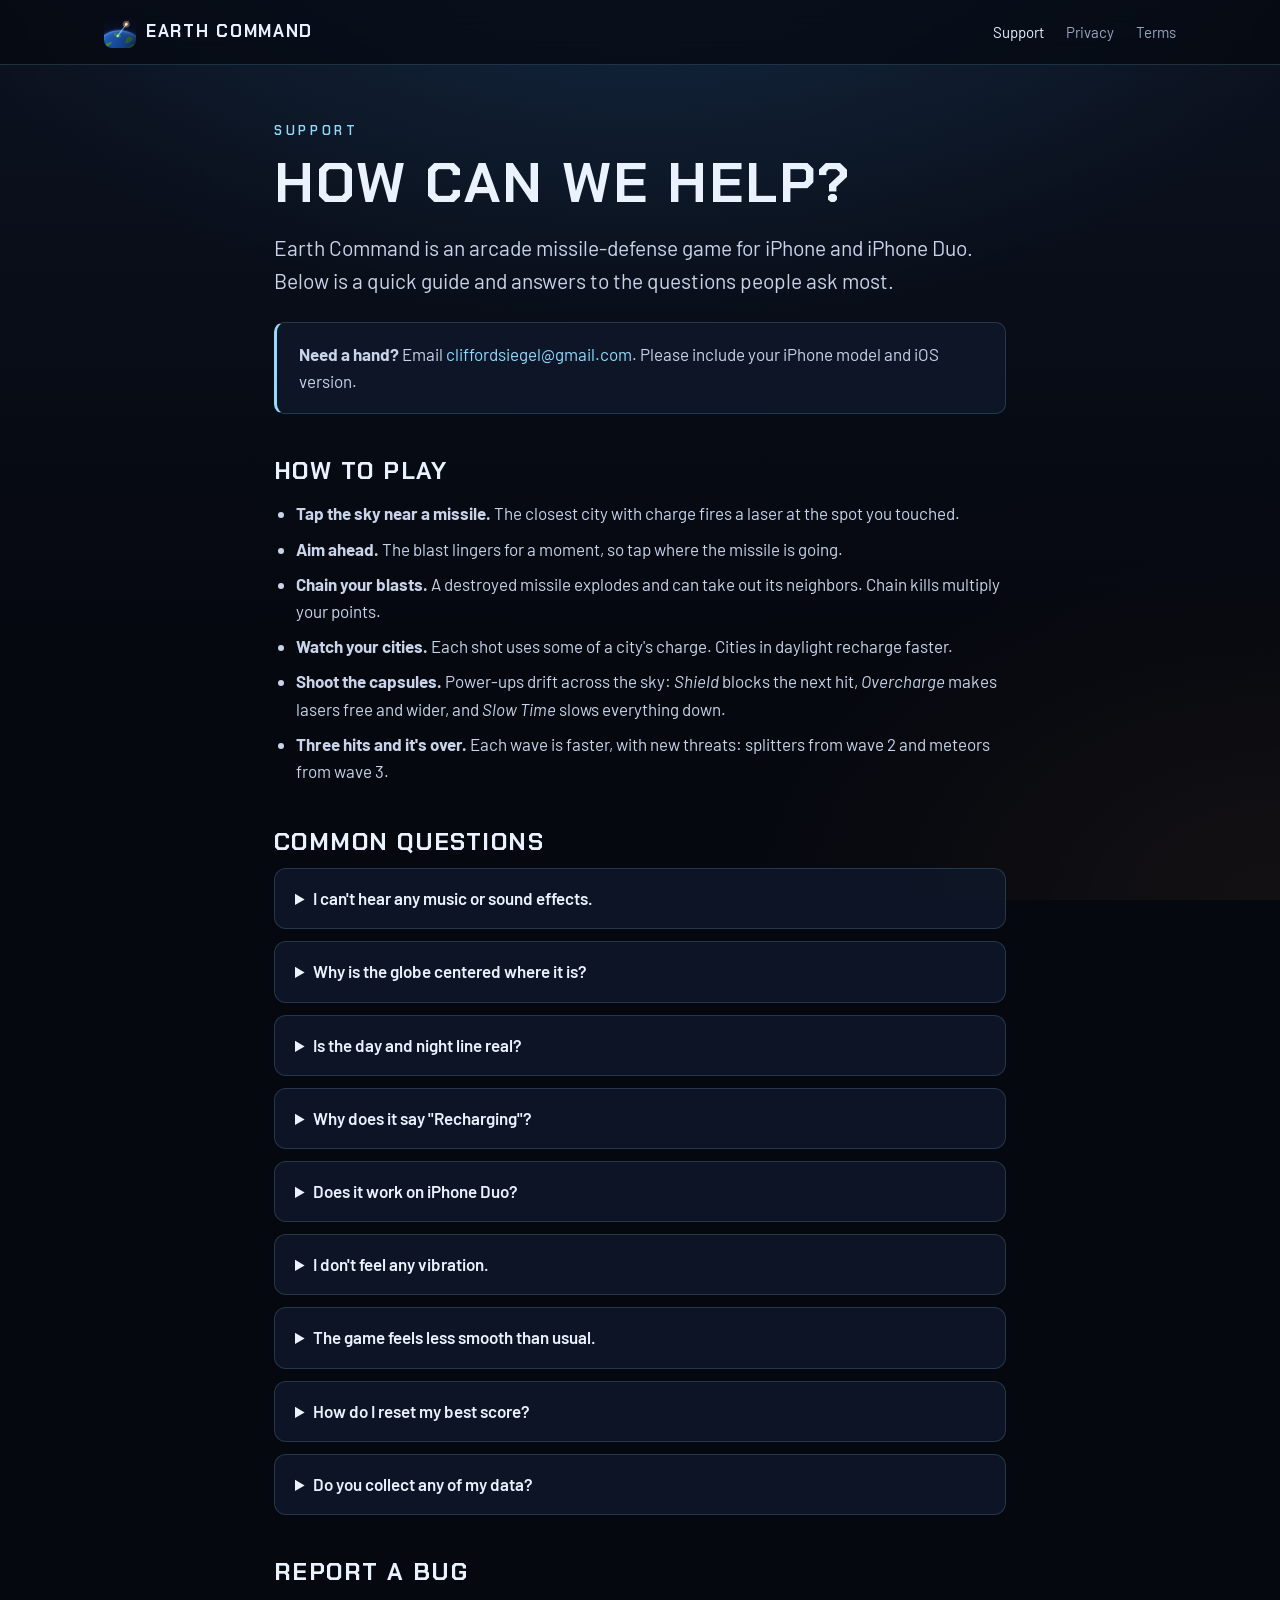
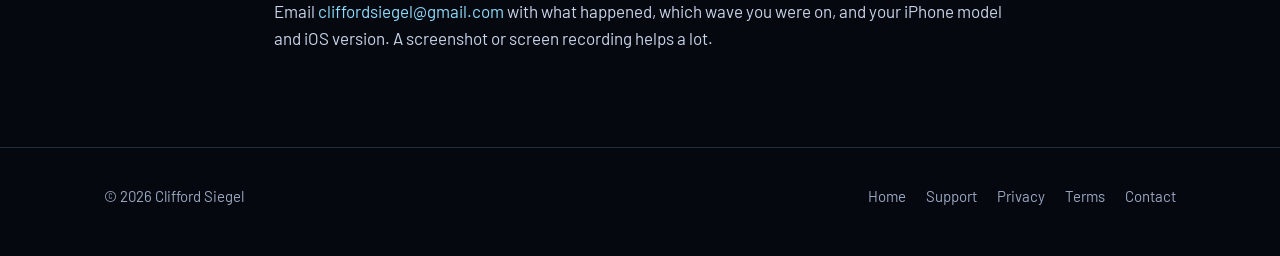
==== index.html @ 1ec48d59 "Add Earth Command marketing, support, privacy and terms pages Co-Authored-By: Claude Opus 5.5 <norep" ====
<!doctype html>
<html lang="en">
<head>
<meta charset="utf-8">
<meta name="viewport" content="width=device-width, initial-scale=1">
<title>Earth Command Support</title>
<meta name="description" content="Help, how to play, and answers to common questions about Earth Command for iPhone.">
<meta name="theme-color" content="#05080f">
<link rel="icon" href="img/icon.png">
<link rel="apple-touch-icon" href="img/apple-touch-icon.png">
<link rel="preconnect" href="https://fonts.googleapis.com">
<link rel="preconnect" href="https://fonts.gstatic.com" crossorigin>
<link href="https://fonts.googleapis.com/css2?family=Barlow:wght@400;600&family=Chakra+Petch:wght@500;600;700&display=swap" rel="stylesheet">
<link rel="stylesheet" href="style.css">
</head>
<body>

<header class="nav">
  <div class="wrap">
    <a class="brand" href="marketing.html"><img src="img/icon.png" alt="">Earth Command</a>
    <nav>
      <a href="index.html" aria-current="page">Support</a>
      <a href="privacy.html">Privacy</a>
      <a href="terms.html">Terms</a>
    </nav>
  </div>
</header>

<main class="doc">
  <div class="wrap">
    <span class="eyebrow">Support</span>
    <h1>How can we help?</h1>
    <p class="lede">Earth Command is an arcade missile-defense game for iPhone and iPhone Duo. Below is a quick guide and answers to the questions people ask most.</p>
    <div class="callout">
      <p><strong>Need a hand?</strong> Email <a href="mailto:cliffordsiegel@gmail.com?subject=Earth%20Command%20support">cliffordsiegel@gmail.com</a>. Please include your iPhone model and iOS version.</p>
    </div>

    <h2>How to play</h2>
    <ul>
      <li><strong>Tap the sky near a missile.</strong> The closest city with charge fires a laser at the spot you touched.</li>
      <li><strong>Aim ahead.</strong> The blast lingers for a moment, so tap where the missile is going.</li>
      <li><strong>Chain your blasts.</strong> A destroyed missile explodes and can take out its neighbors. Chain kills multiply your points.</li>
      <li><strong>Watch your cities.</strong> Each shot uses some of a city's charge. Cities in daylight recharge faster.</li>
      <li><strong>Shoot the capsules.</strong> Power-ups drift across the sky: <em>Shield</em> blocks the next hit, <em>Overcharge</em> makes lasers free and wider, and <em>Slow Time</em> slows everything down.</li>
      <li><strong>Three hits and it's over.</strong> Each wave is faster, with new threats: splitters from wave 2 and meteors from wave 3.</li>
    </ul>

    <h2>Common questions</h2>
    <details>
      <summary>I can't hear any music or sound effects.</summary>
      <p>Earth Command follows your iPhone's Ring/Silent switch, so it won't make noise when your phone is silenced. Turn Silent mode off, turn up the volume, and make sure the menu shows <strong>Sound on</strong>.</p>
    </details>
    <details>
      <summary>Why is the globe centered where it is?</summary>
      <p>The game centers Earth on a city in your iPhone's time zone, so you're defending your part of the world. Change your time zone in Settings and the view follows.</p>
    </details>
    <details>
      <summary>Is the day and night line real?</summary>
      <p>Yes. The game calculates where the Sun is overhead right now from your iPhone's clock and lights the globe to match. The menu shows the exact point under the Sun. Tap the <strong>Sun</strong> button on the menu to preview other times of day.</p>
    </details>
    <details>
      <summary>Why does it say "Recharging"?</summary>
      <p>Every city in range has spent its charge. Wait a moment, tap closer to a city that's ready, or grab an Overcharge capsule for free shots. Sunlit cities refill faster than cities on the night side.</p>
    </details>
    <details>
      <summary>Does it work on iPhone Duo?</summary>
      <p>Yes. Play folded on the outer screen or unfolded on the inner screen. The game adapts to portrait and landscape as you go.</p>
    </details>
    <details>
      <summary>I don't feel any vibration.</summary>
      <p>Haptics need an iPhone with a Taptic Engine and System Haptics turned on in Settings &gt; Sounds &amp; Haptics.</p>
    </details>
    <details>
      <summary>The game feels less smooth than usual.</summary>
      <p>Earth Command runs at up to 120 frames per second. Low Power Mode limits iPhone to 60, which is normal and still fully playable.</p>
    </details>
    <details>
      <summary>How do I reset my best score?</summary>
      <p>Your best score is stored only on your iPhone. Deleting and reinstalling the app resets it.</p>
    </details>
    <details>
      <summary>Do you collect any of my data?</summary>
      <p>No. There's no account, no ads, no analytics, and the game never connects to the internet. See the <a href="privacy.html">privacy policy</a>.</p>
    </details>

    <h2>Report a bug</h2>
    <p>Email <a href="mailto:cliffordsiegel@gmail.com?subject=Earth%20Command%20bug">cliffordsiegel@gmail.com</a> with what happened, which wave you were on, and your iPhone model and iOS version. A screenshot or screen recording helps a lot.</p>
  </div>
</main>

<footer>
  <div class="wrap">
    <span>© 2026 Clifford Siegel</span>
    <nav>
      <a href="marketing.html">Home</a>
      <a href="index.html">Support</a>
      <a href="privacy.html">Privacy</a>
      <a href="terms.html">Terms</a>
      <a href="mailto:cliffordsiegel@gmail.com">Contact</a>
    </nav>
  </div>
</footer>
</body>
</html>
---- style.css ----
:root {
  --bg: #0c1220;
  --bg-deep: #05080f;
  --panel: rgba(16, 26, 46, 0.72);
  --line: rgba(143, 220, 255, 0.18);
  --ion: #8fdcff;
  --ion-strong: #5cc8ff;
  --gold: #ffc56b;
  --ink: #eaf2ff;
  --muted: #9aa8c2;
  --danger: #ff6b4d;
  --radius: 18px;
  --max: 1120px;
}

* { box-sizing: border-box; }
html { scroll-behavior: smooth; }
body {
  margin: 0;
  background: var(--bg-deep);
  background-image:
    radial-gradient(1200px 700px at 50% -10%, rgba(63, 169, 255, 0.16), transparent 60%),
    radial-gradient(900px 600px at 100% 100%, rgba(255, 154, 74, 0.06), transparent 60%),
    linear-gradient(180deg, var(--bg) 0%, var(--bg-deep) 70%);
  background-attachment: fixed;
  color: var(--ink);
  font: 400 17px/1.6 "Barlow", system-ui, -apple-system, sans-serif;
  -webkit-font-smoothing: antialiased;
}
img { max-width: 100%; height: auto; display: block; }
a { color: var(--ion); text-decoration: none; }
a:hover { text-decoration: underline; }

h1, h2, h3, .eyebrow, .btn, .brand {
  font-family: "Chakra Petch", system-ui, sans-serif;
  text-transform: uppercase;
  letter-spacing: 0.04em;
}
h1 { font-size: clamp(44px, 7vw, 84px); line-height: 0.98; margin: 0 0 20px; font-weight: 700; }
h1 .accent { color: var(--ion); }
h2 { font-size: clamp(28px, 4vw, 42px); line-height: 1.05; margin: 0 0 14px; font-weight: 700; }
h3 { font-size: 19px; margin: 0 0 6px; font-weight: 600; letter-spacing: 0.06em; }
p { margin: 0 0 14px; }
.lede { font-size: clamp(18px, 2vw, 21px); color: var(--muted); max-width: 34em; }
.eyebrow { color: var(--ion); font-size: 13px; letter-spacing: 0.28em; font-weight: 600; margin-bottom: 14px; display: block; }
.muted { color: var(--muted); }

.wrap { max-width: var(--max); margin: 0 auto; padding: 0 24px; }
section { padding: 88px 0; }

/* Nav */
.nav { position: sticky; top: 0; z-index: 10; backdrop-filter: blur(14px); -webkit-backdrop-filter: blur(14px); background: rgba(5, 8, 15, 0.7); border-bottom: 1px solid var(--line); }
.nav .wrap { display: flex; align-items: center; justify-content: space-between; height: 64px; gap: 16px; }
.brand { display: flex; align-items: center; gap: 10px; color: var(--ink); font-weight: 700; font-size: 17px; letter-spacing: 0.1em; white-space: nowrap; }
.brand img { width: 32px; height: 32px; border-radius: 8px; }
.brand:hover { text-decoration: none; }
.nav nav { display: flex; gap: 22px; font-size: 15px; }
.nav nav a { color: var(--muted); }
.nav nav a:hover, .nav nav a[aria-current] { color: var(--ink); text-decoration: none; }

/* Buttons */
.btn { display: inline-flex; align-items: center; gap: 10px; padding: 14px 24px; border-radius: 4px; font-weight: 600; font-size: 15px; letter-spacing: 0.16em; border: 1px solid var(--ion); color: var(--bg-deep); background: var(--ion); }
.btn:hover { text-decoration: none; background: #b3e8ff; }
.btn.ghost { background: transparent; color: var(--ion); }
.btn.ghost:hover { background: rgba(143, 220, 255, 0.08); }
.btn svg { width: 20px; height: 20px; }
.ctas { display: flex; flex-wrap: wrap; gap: 12px; align-items: center; }
.note { font-size: 14px; color: var(--muted); margin-top: 14px; }

/* Hero */
.hero { padding: 40px 0 40px; }
.hero .wrap { display: grid; grid-template-columns: 1.1fr 0.9fr; gap: 48px; align-items: center; }
.phone { position: relative; border-radius: 44px; overflow: hidden; border: 2px solid rgba(143, 220, 255, 0.35); box-shadow: 0 0 80px rgba(63, 169, 255, 0.28), 0 30px 80px rgba(0, 0, 0, 0.6); background: #000; }
.hero .phone { width: min(320px, calc((100vh - 140px) * 0.46)); min-width: 240px; margin: 0 auto; }
.wide { border-radius: 28px; overflow: hidden; border: 2px solid rgba(143, 220, 255, 0.35); box-shadow: 0 0 90px rgba(63, 169, 255, 0.22), 0 30px 80px rgba(0, 0, 0, 0.6); background: #000; }

/* Steps */
.steps { display: grid; grid-template-columns: repeat(3, 1fr); gap: 20px; margin-top: 36px; counter-reset: step; }
.card { background: var(--panel); border: 1px solid var(--line); border-radius: var(--radius); padding: 26px; position: relative; }
.steps .card::before { counter-increment: step; content: "0" counter(step); font-family: "Chakra Petch", sans-serif; font-weight: 700; color: var(--gold); font-size: 15px; letter-spacing: 0.2em; display: block; margin-bottom: 12px; }
.card p { color: var(--muted); margin: 0; }

/* Features */
.features { display: grid; grid-template-columns: repeat(3, 1fr); gap: 20px; margin-top: 36px; }
.features .card .icon { width: 40px; height: 40px; border-radius: 10px; display: grid; place-items: center; margin-bottom: 14px; background: rgba(143, 220, 255, 0.1); color: var(--ion); }
.features .card .icon svg { width: 22px; height: 22px; }

/* Split */
.split { display: grid; grid-template-columns: 1fr 1fr; gap: 48px; align-items: center; }
.split.flip > :first-child { order: 2; }
.threats { list-style: none; padding: 0; margin: 18px 0 0; display: grid; gap: 12px; }
.threats li { display: flex; gap: 12px; align-items: baseline; }
.dot { width: 10px; height: 10px; border-radius: 50%; flex: none; transform: translateY(-1px); }

/* Gallery */
.gallery { display: grid; grid-template-columns: repeat(4, 1fr); gap: 20px; margin-top: 36px; }
.gallery .phone { border-radius: 30px; }
.gallery figcaption { text-align: center; margin-top: 12px; color: var(--muted); font-size: 15px; }

/* CTA band */
.band { text-align: center; padding: 96px 0; }
.band .ctas { justify-content: center; }
.band img.icon { width: 96px; height: 96px; border-radius: 22px; margin: 0 auto 24px; box-shadow: 0 0 60px rgba(63, 169, 255, 0.35); }

/* Doc pages */
.doc { padding: 56px 0 80px; }
.doc .wrap { max-width: 780px; }
.doc h1 { font-size: clamp(36px, 6vw, 56px); }
.doc h2 { font-size: 24px; margin-top: 44px; letter-spacing: 0.06em; }
.doc h3 { margin-top: 22px; }
.doc p, .doc li { color: #c9d4ea; }
.doc ul { padding-left: 22px; }
.doc li { margin-bottom: 8px; }
.updated { color: var(--muted); font-size: 15px; }
.callout { background: var(--panel); border: 1px solid var(--line); border-left: 3px solid var(--ion); border-radius: 10px; padding: 18px 22px; margin: 24px 0; }
.callout p:last-child { margin: 0; }
details { background: var(--panel); border: 1px solid var(--line); border-radius: 12px; padding: 16px 20px; margin-bottom: 12px; }
details summary { cursor: pointer; font-weight: 600; color: var(--ink); }
details[open] summary { margin-bottom: 10px; }
details p:last-child { margin: 0; }

/* Footer */
footer { border-top: 1px solid var(--line); padding: 36px 0 48px; color: var(--muted); font-size: 15px; }
footer .wrap { display: flex; flex-wrap: wrap; gap: 16px 28px; justify-content: space-between; align-items: center; }
footer nav { display: flex; flex-wrap: wrap; gap: 20px; }
footer a { color: var(--muted); }
footer a:hover { color: var(--ink); }

@media (max-width: 900px) {
  .hero .wrap, .split { grid-template-columns: 1fr; gap: 36px; }
  .split.flip > :first-child { order: 0; }
  .steps, .features { grid-template-columns: 1fr 1fr; }
  .gallery { grid-template-columns: 1fr 1fr; }
  section { padding: 64px 0; }
}
@media (max-width: 600px) {
  .wrap { padding: 0 16px; }
  .nav nav { gap: 12px; font-size: 14px; }
  .brand { font-size: 14px; letter-spacing: 0.06em; gap: 8px; }
  .brand img { width: 28px; height: 28px; }
  .nav nav .hide-sm { display: none; }
  .steps, .features { grid-template-columns: 1fr; }
  .hero .phone { width: min(280px, 80vw); }
  .gallery { gap: 12px; }
}
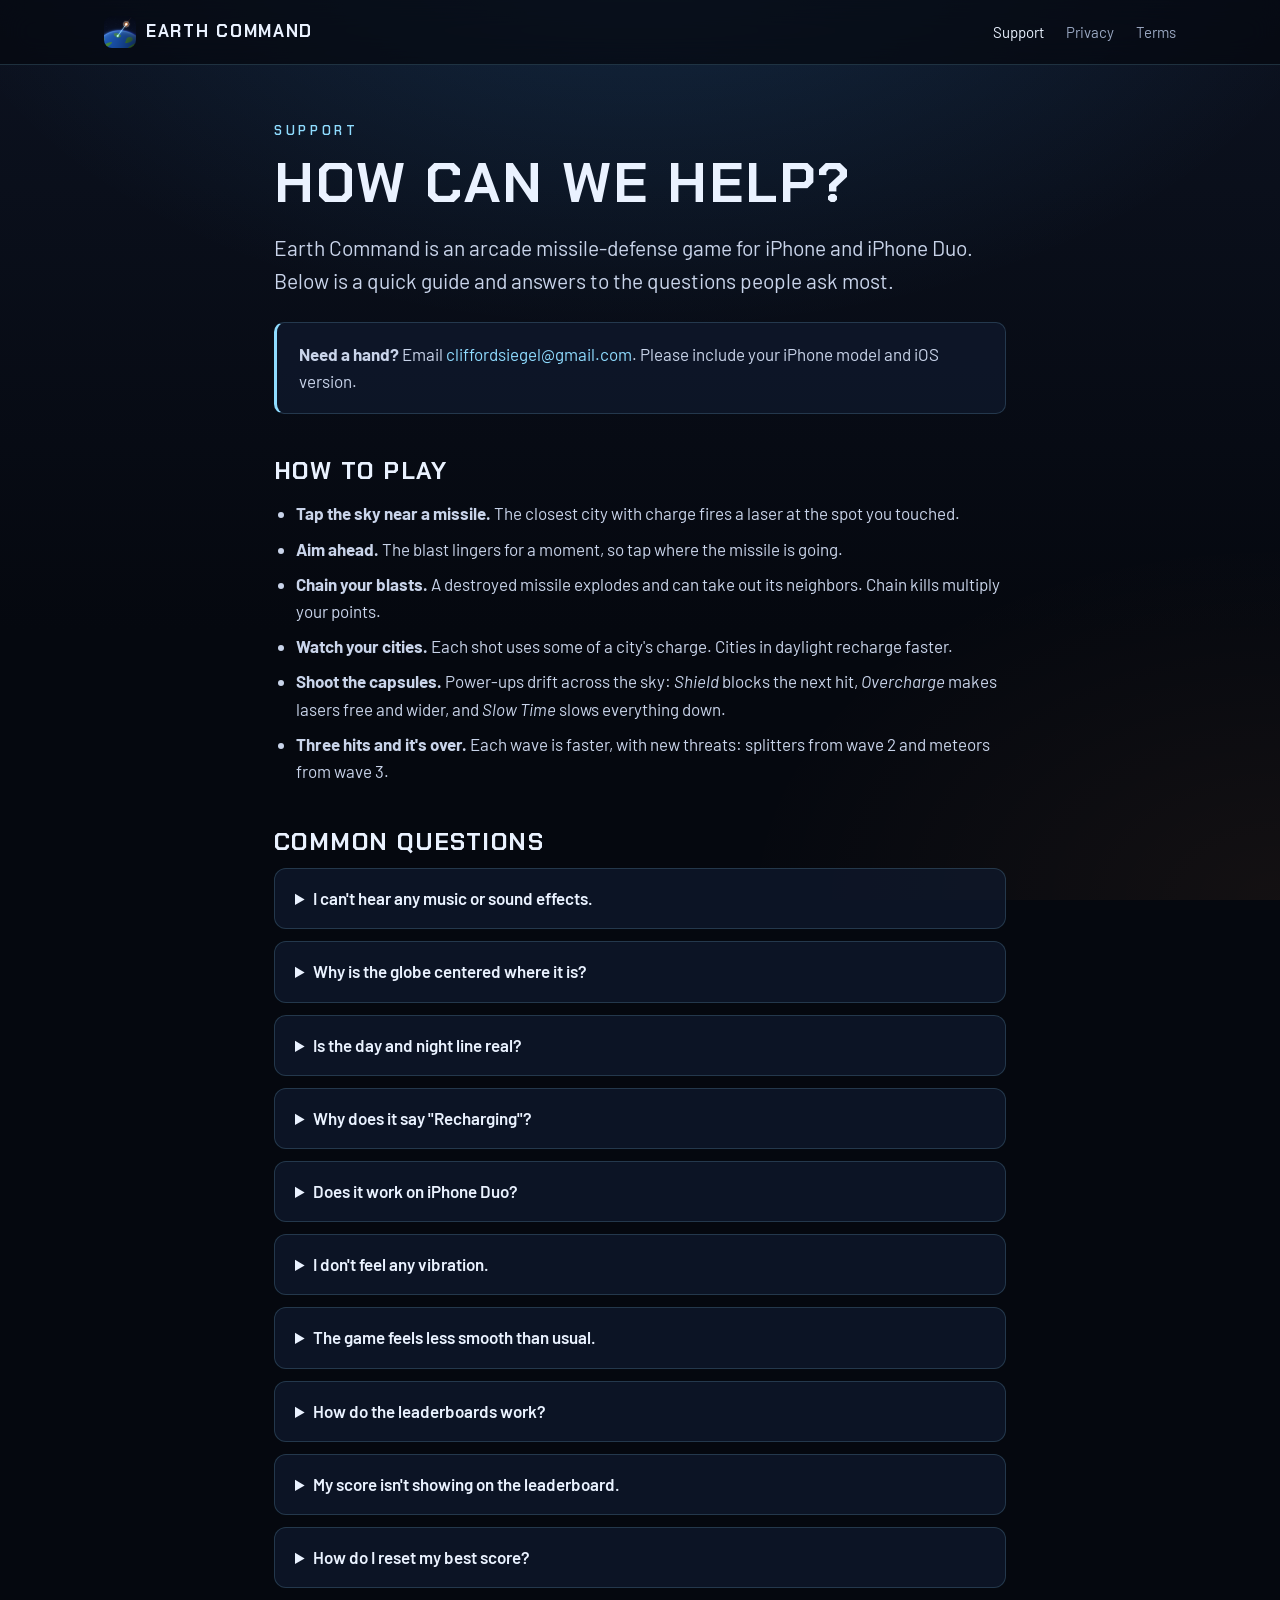
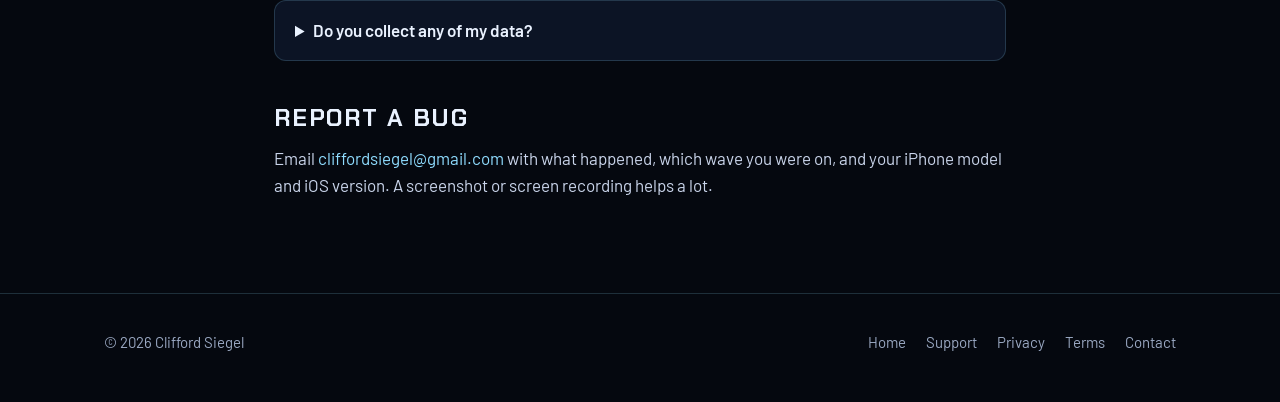
==== commit 98de062a: "Describe Game Center leaderboards in privacy, support and marketing pages Co-Authored-By: Claude Opu" ====
--- a/index.html
+++ b/index.html
@@ -75,12 +75,20 @@
       <p>Earth Command runs at up to 120 frames per second. Low Power Mode limits iPhone to 60, which is normal and still fully playable.</p>
     </details>
     <details>
+      <summary>How do the leaderboards work?</summary>
+      <p>Sign in to Game Center in Settings &gt; Game Center, then play. When a game ends, your score is posted to two leaderboards: a <strong>monthly</strong> board that starts fresh on the 1st of every month, and an <strong>all-time</strong> board. Tap <strong>Monthly leaderboard</strong> on the menu, or the trophy after a game, to see where you stand.</p>
+    </details>
+    <details>
+      <summary>My score isn't showing on the leaderboard.</summary>
+      <p>Make sure you're signed in to Game Center and have an internet connection when the game ends. A new score only replaces your entry if it beats your best for that period.</p>
+    </details>
+    <details>
       <summary>How do I reset my best score?</summary>
-      <p>Your best score is stored only on your iPhone. Deleting and reinstalling the app resets it.</p>
+      <p>The best score on the menu is stored only on your iPhone, and deleting and reinstalling the app resets it. Game Center leaderboard entries are kept by Apple; the monthly board resets on its own each month.</p>
     </details>
     <details>
       <summary>Do you collect any of my data?</summary>
-      <p>No. There's no account, no ads, no analytics, and the game never connects to the internet. See the <a href="privacy.html">privacy policy</a>.</p>
+      <p>No. There's no sign-up, no ads, and no analytics. If you use Game Center, your scores go to Apple for the leaderboards and nothing comes to us. See the <a href="privacy.html">privacy policy</a>.</p>
     </details>
 
     <h2>Report a bug</h2>
